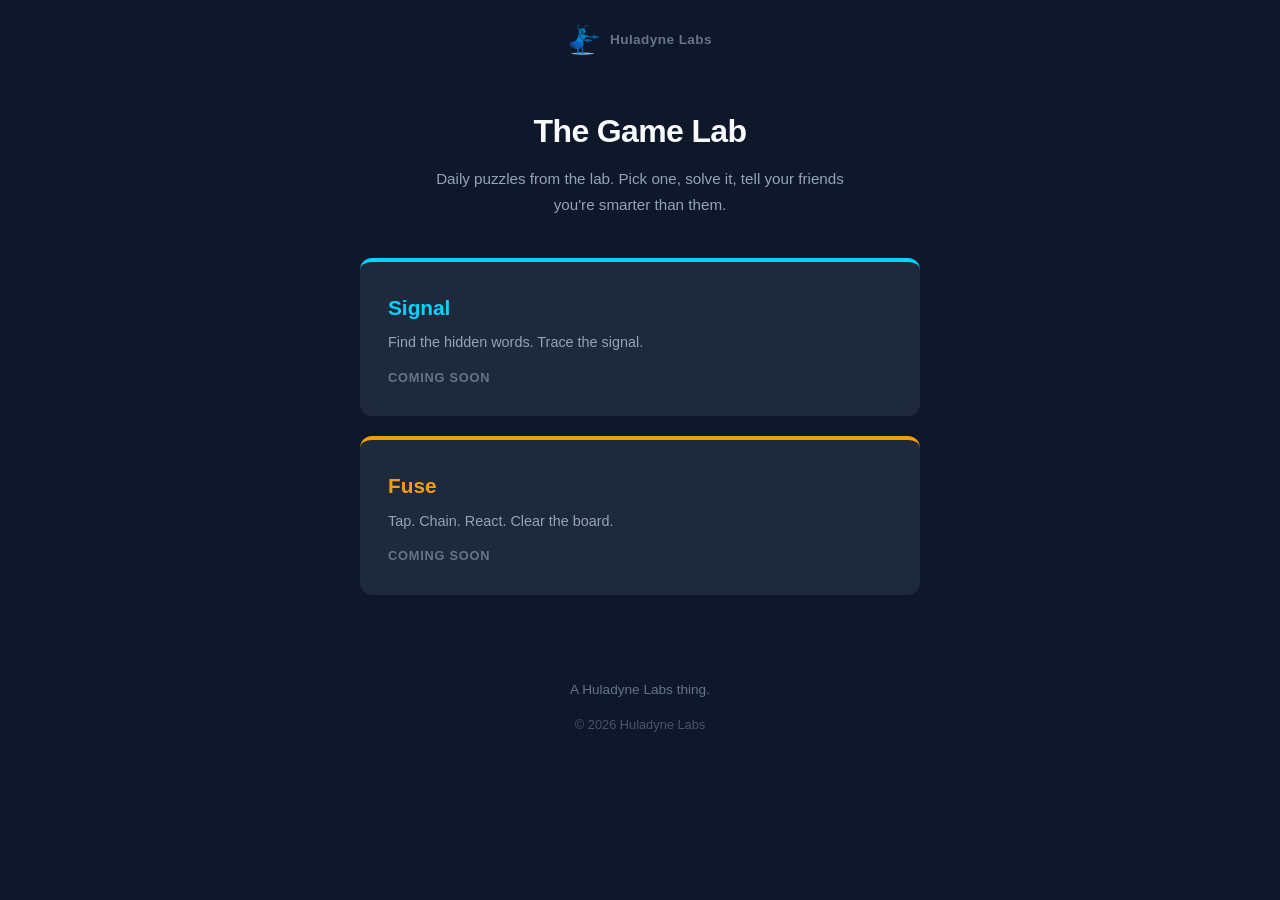
==== gamelab/index.html @ 197d38c6 "Add The Game Lab hub page and integrate with parent site - Create gamelab/index.html: dark-themed ga" ====
<!DOCTYPE html>
<html lang="en">
<head>
  <meta charset="UTF-8">
  <meta name="viewport" content="width=device-width, initial-scale=1.0">
  <title>The Game Lab — Puzzle Games from Huladyne Labs</title>
  <meta name="description" content="Daily puzzle games from the lab. Free, no ads, no accounts.">
  <link rel="canonical" href="https://huladyne.com/gamelab">
  <meta property="og:title" content="The Game Lab — Puzzle Games from Huladyne Labs">
  <meta property="og:description" content="Daily puzzle games from the lab. Free, no ads, no accounts.">
  <meta property="og:type" content="website">
  <meta property="og:url" content="https://huladyne.com/gamelab">
  <meta property="og:image" content="https://huladyne.com/og-image.png">
  <meta property="og:site_name" content="Huladyne Labs">
  <meta name="twitter:card" content="summary_large_image">
  <meta name="twitter:title" content="The Game Lab — Puzzle Games from Huladyne Labs">
  <meta name="twitter:description" content="Daily puzzle games from the lab. Free, no ads, no accounts.">
  <meta name="twitter:image" content="https://huladyne.com/og-image.png">
  <link rel="icon" type="image/png" sizes="32x32" href="/favicon-32.png">
  <link rel="icon" type="image/png" sizes="16x16" href="/favicon-16.png">
  <link rel="apple-touch-icon" href="/apple-touch-icon.png">
  <style>
    * { box-sizing: border-box; margin: 0; padding: 0; }

    body {
      font-family: -apple-system, BlinkMacSystemFont, 'Segoe UI', Roboto, sans-serif;
      background: #0f172a;
      color: #f8fafc;
      line-height: 1.7;
      -webkit-font-smoothing: antialiased;
    }

    /* ── Header ── */
    .site-header {
      display: flex;
      align-items: center;
      justify-content: center;
      gap: 10px;
      padding: 24px 20px 0;
    }

    .site-header img {
      width: 32px;
      height: 32px;
      border-radius: 8px;
      opacity: 0.8;
    }

    .site-header span {
      font-size: 0.85rem;
      font-weight: 600;
      color: #64748b;
      letter-spacing: 0.03em;
    }

    /* ── Hero ── */
    .hero {
      text-align: center;
      padding: 48px 20px 40px;
      max-width: 600px;
      margin: 0 auto;
    }

    .hero h1 {
      font-size: 2rem;
      font-weight: 700;
      letter-spacing: -0.02em;
      margin-bottom: 0.5rem;
    }

    .hero p {
      font-size: 0.95rem;
      color: #94a3b8;
      max-width: 420px;
      margin: 0 auto;
    }

    /* ── Game Cards ── */
    .games {
      max-width: 600px;
      margin: 0 auto;
      padding: 0 20px 60px;
      display: flex;
      flex-direction: column;
      gap: 1.25rem;
    }

    .game-card {
      display: block;
      background: #1e293b;
      border-radius: 12px;
      padding: 1.75rem;
      border-top: 4px solid #64748b;
      text-decoration: none;
      color: inherit;
      transition: box-shadow 0.3s ease, transform 0.2s ease;
      position: relative;
    }

    .game-card:hover {
      transform: translateY(-2px);
    }

    .game-card--signal { border-top-color: #00d4ff; }
    .game-card--signal:hover { box-shadow: 0 8px 30px rgba(0, 212, 255, 0.15); }

    .game-card--fuse { border-top-color: #f59e0b; }
    .game-card--fuse:hover { box-shadow: 0 8px 30px rgba(245, 158, 11, 0.15); }

    .game-card__name {
      font-size: 1.3rem;
      font-weight: 700;
      margin-bottom: 0.3rem;
    }

    .game-card--signal .game-card__name { color: #00d4ff; }
    .game-card--fuse .game-card__name { color: #f59e0b; }

    .game-card__desc {
      font-size: 0.9rem;
      color: #94a3b8;
      margin-bottom: 0.75rem;
    }

    .game-card__status {
      font-size: 0.8rem;
      font-weight: 600;
      color: #64748b;
      text-transform: uppercase;
      letter-spacing: 0.06em;
    }

    /* ── Footer ── */
    footer {
      text-align: center;
      padding: 20px 20px 40px;
    }

    footer a {
      color: #64748b;
      text-decoration: none;
      font-size: 0.85rem;
      transition: color 0.2s;
    }

    footer a:hover {
      color: #94a3b8;
    }

    footer .made-by {
      font-size: 0.8rem;
      color: #475569;
      margin-top: 0.75rem;
    }

    /* ── Reduced Motion ── */
    @media (prefers-reduced-motion: reduce) {
      .game-card {
        transition: none;
      }
    }
  </style>
  <script>
    !function(t,e){var o,n,p,r;e.__SV||(window.posthog=e,e._i=[],e.init=function(i,s,a){function g(t,e){var o=e.split(".");2==o.length&&(t=t[o[0]],e=o[1]),t[e]=function(){t.push([e].concat(Array.prototype.slice.call(arguments,0)))}}(p=t.createElement("script")).type="text/javascript",p.async=!0,p.src=s.api_host.replace(".i.posthog.com","-assets.i.posthog.com")+"/static/array.js",(r=t.getElementsByTagName("script")[0]).parentNode.insertBefore(p,r);var u=e;for(void 0!==a?u=e[a]=[]:a="posthog",u.people=u.people||[],u.toString=function(t){var e="posthog";return"posthog"!==a&&(e+="."+a),t||(e+=" (stub)"),e},u.people.toString=function(){return u.toString(1)+".people (stub)"},o="init capture register register_once register_for_session unregister unregister_for_session getFeatureFlag getFeatureFlagPayload isFeatureEnabled reloadFeatureFlags updateEarlyAccessFeatureEnrollment getEarlyAccessFeatures on onFeatureFlags onSessionId getSurveys getActiveMatchingSurveys renderSurvey canRenderSurvey identify setPersonProperties group resetGroups setPersonPropertiesForFlags resetPersonPropertiesForFlags setGroupPropertiesForFlags resetGroupPropertiesForFlags reset get_distinct_id getGroups get_session_id get_session_replay_url alias set_config startSessionRecording stopSessionRecording sessionRecordingStarted captureException loadToolbar get_property getSessionProperty createPersonProfile opt_in_capturing opt_out_capturing has_opted_in_capturing has_opted_out_capturing clear_opt_in_out_capturing debug getPageviewId".split(" "),n=0;n<o.length;n++)g(u,o[n]);e._i.push([i,s,a])},e.__SV=1)}(document,window.posthog||[]);
    posthog.init('phc_qFE68PFJyqK6HNWS3zgWScgKWgVPPS3RkLvzmVrAcDYU', {api_host: 'https://us.i.posthog.com', person_profiles: 'identified_only'});
  </script>
</head>
<body>

  <header class="site-header">
    <img src="/HD_robot.png" alt="" aria-hidden="true">
    <span>Huladyne Labs</span>
  </header>

  <section class="hero">
    <h1>The Game Lab</h1>
    <p>Daily puzzles from the lab. Pick one, solve it, tell your friends you're smarter than them.</p>
  </section>

  <section class="games">
    <a href="#" class="game-card game-card--signal">
      <div class="game-card__name">Signal</div>
      <p class="game-card__desc">Find the hidden words. Trace the signal.</p>
      <div class="game-card__status">Coming soon</div>
    </a>
    <a href="#" class="game-card game-card--fuse">
      <div class="game-card__name">Fuse</div>
      <p class="game-card__desc">Tap. Chain. React. Clear the board.</p>
      <div class="game-card__status">Coming soon</div>
    </a>
  </section>

  <footer>
    <a href="https://huladyne.com">A Huladyne Labs thing.</a>
    <div class="made-by">&copy; 2026 Huladyne Labs</div>
  </footer>

</body>
</html>
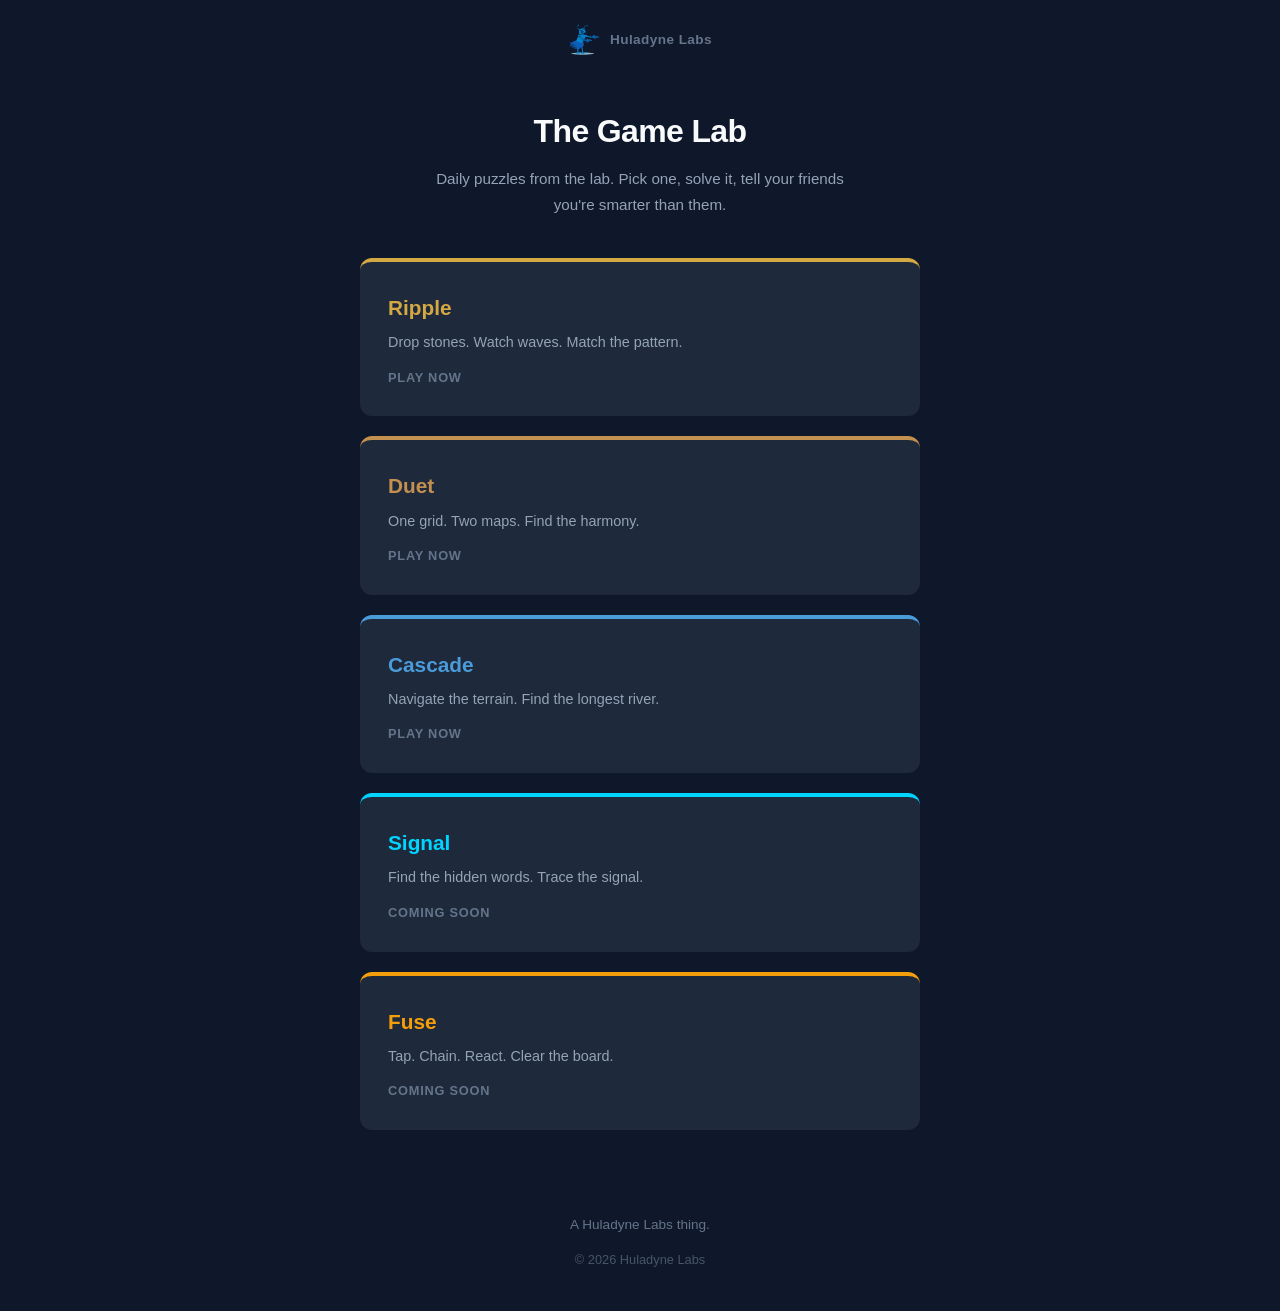
==== commit d2453166: "Add Ripple, Cascade, and Duet games to The Game Lab - Add Ripple game (static Next.js export at /gam" ====
--- a/gamelab/index.html
+++ b/gamelab/index.html
@@ -101,8 +101,17 @@
       transform: translateY(-2px);
     }
 
+    .game-card--ripple { border-top-color: #D4A843; }
+    .game-card--ripple:hover { box-shadow: 0 8px 30px rgba(212, 168, 67, 0.15); }
+
+    .game-card--duet { border-top-color: #C49050; }
+    .game-card--duet:hover { box-shadow: 0 8px 30px rgba(196, 144, 80, 0.15); }
+
     .game-card--signal { border-top-color: #00d4ff; }
     .game-card--signal:hover { box-shadow: 0 8px 30px rgba(0, 212, 255, 0.15); }
+
+    .game-card--cascade { border-top-color: #4A9BD9; }
+    .game-card--cascade:hover { box-shadow: 0 8px 30px rgba(74, 155, 217, 0.15); }
 
     .game-card--fuse { border-top-color: #f59e0b; }
     .game-card--fuse:hover { box-shadow: 0 8px 30px rgba(245, 158, 11, 0.15); }
@@ -113,8 +122,16 @@
       margin-bottom: 0.3rem;
     }
 
+    .game-card--ripple .game-card__name { color: #D4A843; }
+    .game-card--duet .game-card__name { color: #C49050; }
     .game-card--signal .game-card__name { color: #00d4ff; }
+    .game-card--cascade .game-card__name { color: #4A9BD9; }
     .game-card--fuse .game-card__name { color: #f59e0b; }
+
+    .game-card__status--live {
+      color: #C49050;
+      text-transform: uppercase;
+    }
 
     .game-card__desc {
       font-size: 0.9rem;
@@ -178,6 +195,21 @@
   </section>
 
   <section class="games">
+    <a href="/gamelab/ripple/" class="game-card game-card--ripple">
+      <div class="game-card__name">Ripple</div>
+      <p class="game-card__desc">Drop stones. Watch waves. Match the pattern.</p>
+      <div class="game-card__status game-card__status--live">Play now</div>
+    </a>
+    <a href="/gamelab/duet/" class="game-card game-card--duet">
+      <div class="game-card__name">Duet</div>
+      <p class="game-card__desc">One grid. Two maps. Find the harmony.</p>
+      <div class="game-card__status game-card__status--live">Play now</div>
+    </a>
+    <a href="/gamelab/cascade/" class="game-card game-card--cascade">
+      <div class="game-card__name">Cascade</div>
+      <p class="game-card__desc">Navigate the terrain. Find the longest river.</p>
+      <div class="game-card__status game-card__status--live">Play now</div>
+    </a>
     <a href="#" class="game-card game-card--signal">
       <div class="game-card__name">Signal</div>
       <p class="game-card__desc">Find the hidden words. Trace the signal.</p>
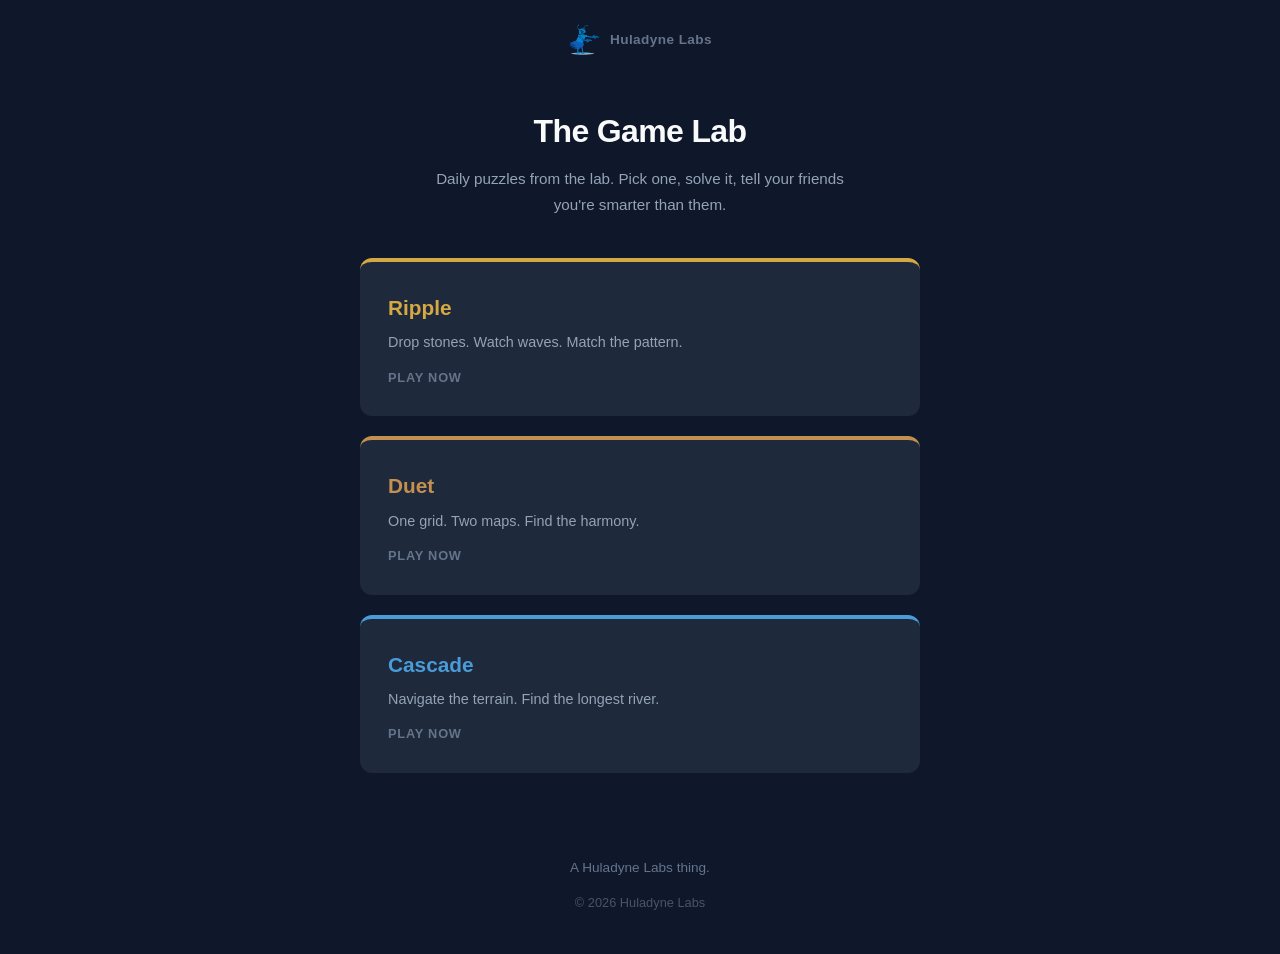
==== commit e01803c9: "Remove placeholder game cards from gamelab landing page Signal and Fuse were "coming soon" placehold" ====
--- a/gamelab/index.html
+++ b/gamelab/index.html
@@ -210,16 +210,6 @@
       <p class="game-card__desc">Navigate the terrain. Find the longest river.</p>
       <div class="game-card__status game-card__status--live">Play now</div>
     </a>
-    <a href="#" class="game-card game-card--signal">
-      <div class="game-card__name">Signal</div>
-      <p class="game-card__desc">Find the hidden words. Trace the signal.</p>
-      <div class="game-card__status">Coming soon</div>
-    </a>
-    <a href="#" class="game-card game-card--fuse">
-      <div class="game-card__name">Fuse</div>
-      <p class="game-card__desc">Tap. Chain. React. Clear the board.</p>
-      <div class="game-card__status">Coming soon</div>
-    </a>
   </section>
 
   <footer>
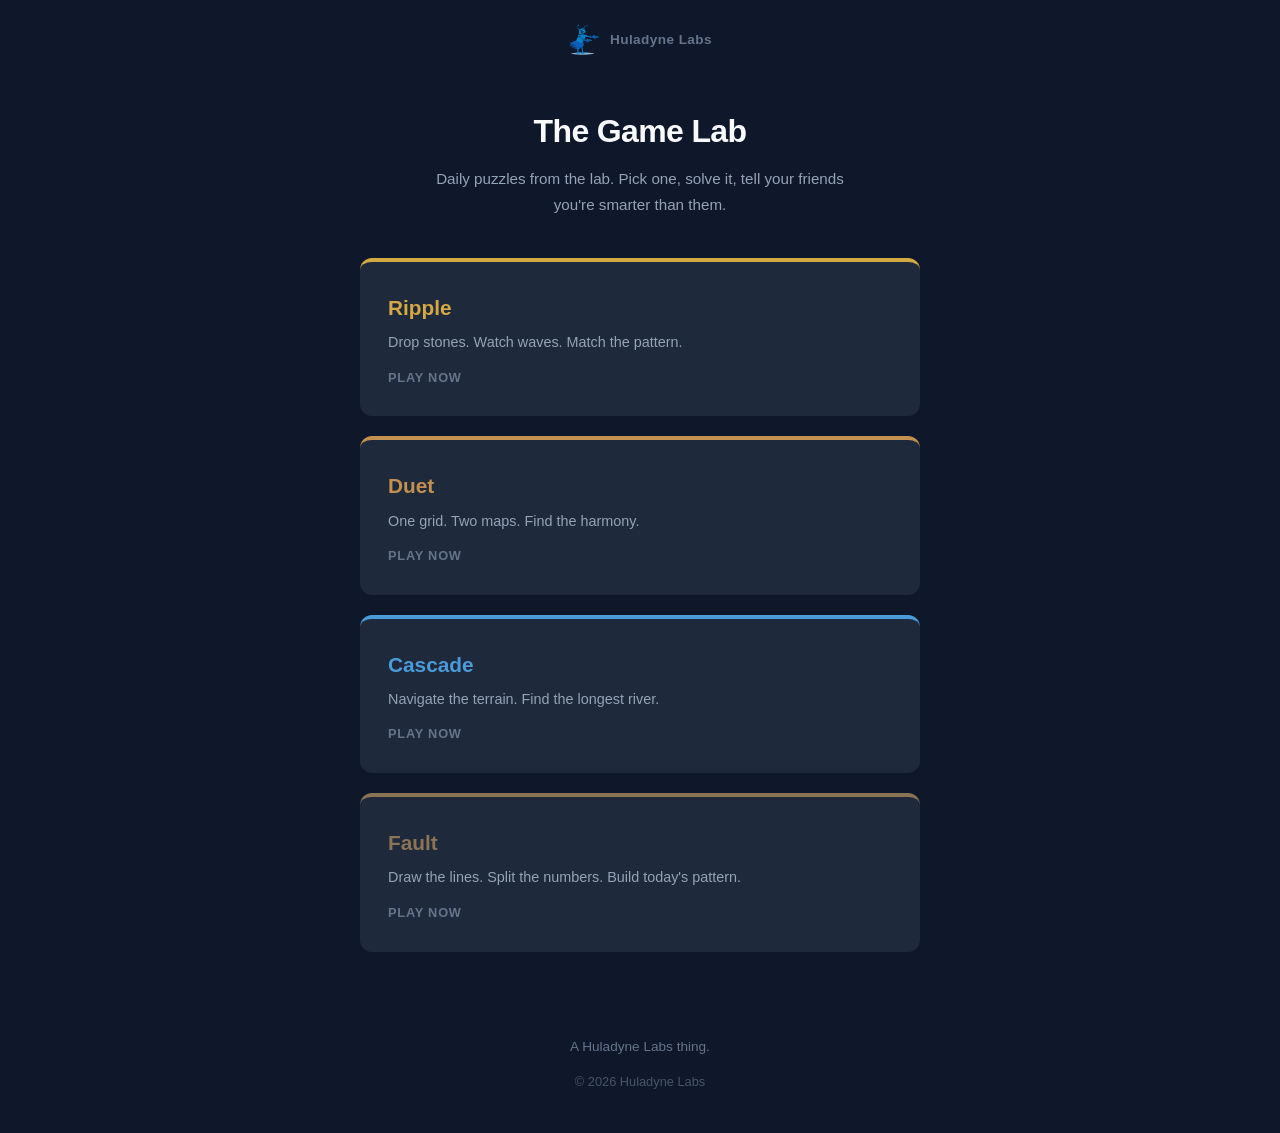
==== commit deaec7ab: "Add Duet and Fault games, clean up Game Lab hub - Add Duet game files (static Next.js export at /gam" ====
--- a/gamelab/index.html
+++ b/gamelab/index.html
@@ -107,14 +107,11 @@
     .game-card--duet { border-top-color: #C49050; }
     .game-card--duet:hover { box-shadow: 0 8px 30px rgba(196, 144, 80, 0.15); }
 
-    .game-card--signal { border-top-color: #00d4ff; }
-    .game-card--signal:hover { box-shadow: 0 8px 30px rgba(0, 212, 255, 0.15); }
+    .game-card--fault { border-top-color: #8B7355; }
+    .game-card--fault:hover { box-shadow: 0 8px 30px rgba(139, 115, 85, 0.15); }
 
     .game-card--cascade { border-top-color: #4A9BD9; }
     .game-card--cascade:hover { box-shadow: 0 8px 30px rgba(74, 155, 217, 0.15); }
-
-    .game-card--fuse { border-top-color: #f59e0b; }
-    .game-card--fuse:hover { box-shadow: 0 8px 30px rgba(245, 158, 11, 0.15); }
 
     .game-card__name {
       font-size: 1.3rem;
@@ -124,9 +121,8 @@
 
     .game-card--ripple .game-card__name { color: #D4A843; }
     .game-card--duet .game-card__name { color: #C49050; }
-    .game-card--signal .game-card__name { color: #00d4ff; }
+    .game-card--fault .game-card__name { color: #8B7355; }
     .game-card--cascade .game-card__name { color: #4A9BD9; }
-    .game-card--fuse .game-card__name { color: #f59e0b; }
 
     .game-card__status--live {
       color: #C49050;
@@ -210,6 +206,11 @@
       <p class="game-card__desc">Navigate the terrain. Find the longest river.</p>
       <div class="game-card__status game-card__status--live">Play now</div>
     </a>
+    <a href="/gamelab/fault/" class="game-card game-card--fault">
+      <div class="game-card__name">Fault</div>
+      <p class="game-card__desc">Draw the lines. Split the numbers. Build today's pattern.</p>
+      <div class="game-card__status game-card__status--live">Play now</div>
+    </a>
   </section>
 
   <footer>
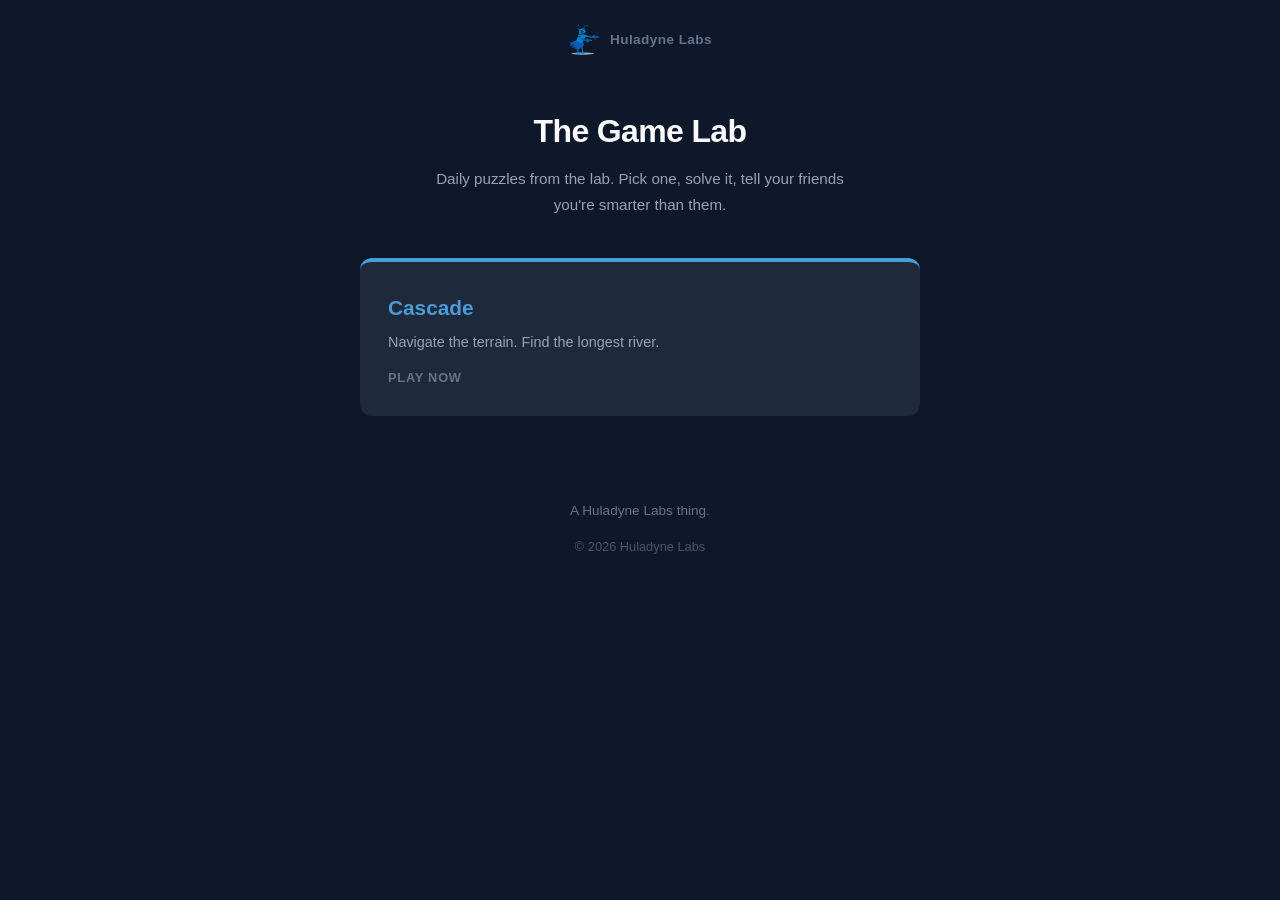
==== commit 87488033: "Merge feature/hide-gamelab-cards into develop" ====
--- a/gamelab/index.html
+++ b/gamelab/index.html
@@ -191,6 +191,12 @@
   </section>
 
   <section class="games">
+    <a href="/gamelab/cascade/" class="game-card game-card--cascade">
+      <div class="game-card__name">Cascade</div>
+      <p class="game-card__desc">Navigate the terrain. Find the longest river.</p>
+      <div class="game-card__status game-card__status--live">Play now</div>
+    </a>
+    <!-- Hidden until ready
     <a href="/gamelab/ripple/" class="game-card game-card--ripple">
       <div class="game-card__name">Ripple</div>
       <p class="game-card__desc">Drop stones. Watch waves. Match the pattern.</p>
@@ -201,16 +207,12 @@
       <p class="game-card__desc">One grid. Two maps. Find the harmony.</p>
       <div class="game-card__status game-card__status--live">Play now</div>
     </a>
-    <a href="/gamelab/cascade/" class="game-card game-card--cascade">
-      <div class="game-card__name">Cascade</div>
-      <p class="game-card__desc">Navigate the terrain. Find the longest river.</p>
-      <div class="game-card__status game-card__status--live">Play now</div>
-    </a>
     <a href="/gamelab/fault/" class="game-card game-card--fault">
       <div class="game-card__name">Fault</div>
       <p class="game-card__desc">Draw the lines. Split the numbers. Build today's pattern.</p>
       <div class="game-card__status game-card__status--live">Play now</div>
     </a>
+    -->
   </section>
 
   <footer>
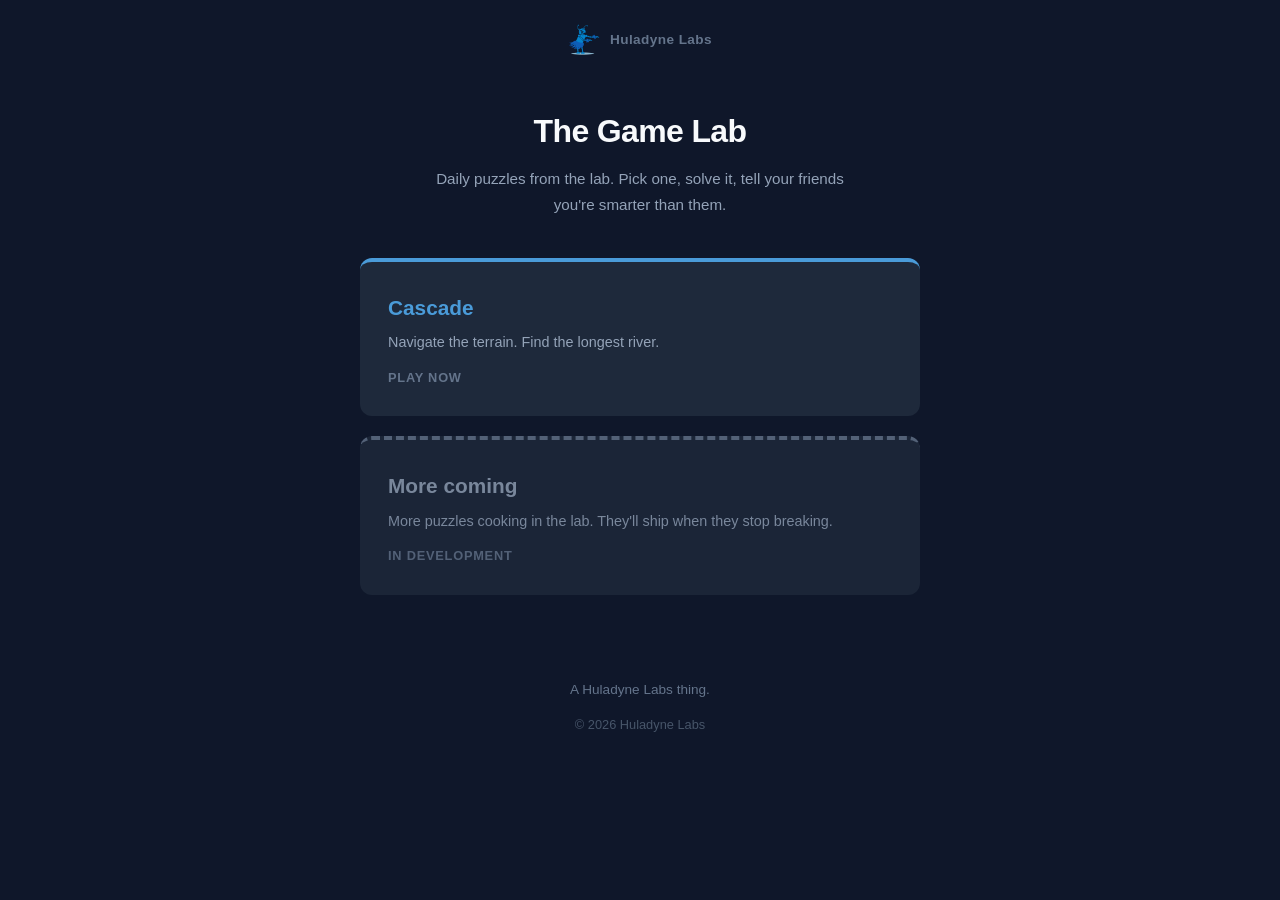
==== commit 7e8720d9: "feat(gamelab): add 'more coming' card for games in development" ====
--- a/gamelab/index.html
+++ b/gamelab/index.html
@@ -113,6 +113,14 @@
     .game-card--cascade { border-top-color: #4A9BD9; }
     .game-card--cascade:hover { box-shadow: 0 8px 30px rgba(74, 155, 217, 0.15); }
 
+    .game-card--soon {
+      border-top-style: dashed;
+      border-top-color: #64748b;
+      opacity: 0.8;
+      cursor: default;
+    }
+    .game-card--soon:hover { transform: none; }
+
     .game-card__name {
       font-size: 1.3rem;
       font-weight: 700;
@@ -123,10 +131,17 @@
     .game-card--duet .game-card__name { color: #C49050; }
     .game-card--fault .game-card__name { color: #8B7355; }
     .game-card--cascade .game-card__name { color: #4A9BD9; }
+    .game-card--soon .game-card__name { color: #94a3b8; }
 
     .game-card__status--live {
       color: #C49050;
       text-transform: uppercase;
+    }
+
+    .game-card__status--soon {
+      color: #94a3b8;
+      text-transform: uppercase;
+      letter-spacing: 0.05em;
     }
 
     .game-card__desc {
@@ -196,6 +211,11 @@
       <p class="game-card__desc">Navigate the terrain. Find the longest river.</p>
       <div class="game-card__status game-card__status--live">Play now</div>
     </a>
+    <div class="game-card game-card--soon">
+      <div class="game-card__name">More coming</div>
+      <p class="game-card__desc">More puzzles cooking in the lab. They'll ship when they stop breaking.</p>
+      <div class="game-card__status game-card__status--soon">In development</div>
+    </div>
     <!-- Hidden until ready
     <a href="/gamelab/ripple/" class="game-card game-card--ripple">
       <div class="game-card__name">Ripple</div>
